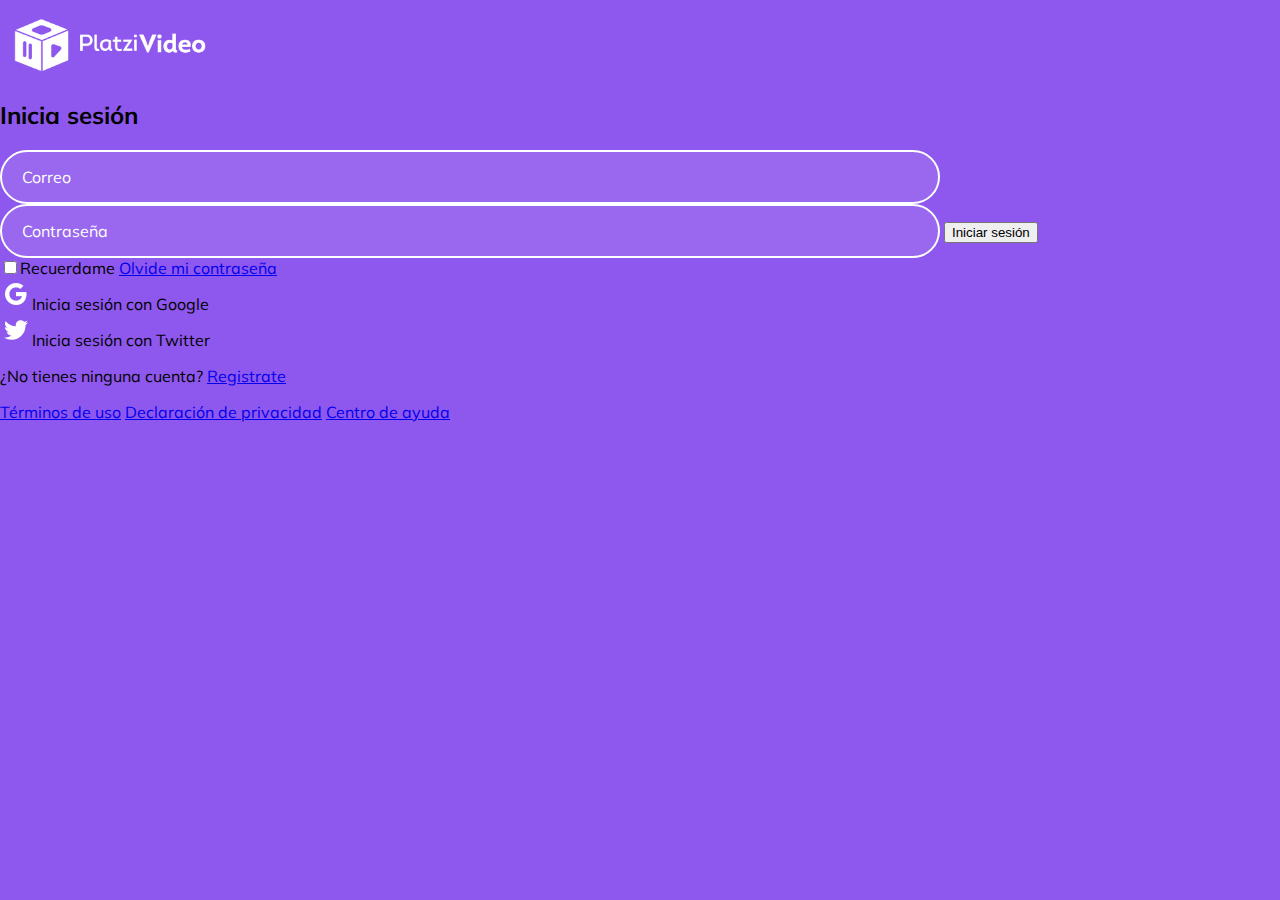
==== login.html @ 3131be1f "Maquetación de la pantalla de login: Estructura HTML" ====
<!DOCTYPE html>
<html lang="en">
  <head>
    <meta charset="UTF-8" />
    <meta name="viewport" content="width=device-width, initial-scale=1.0" />
    <meta http-equiv="X-UA-Compatible" content="ie=edge" />
    <link
      href="https://fonts.googleapis.com/css?family=Muli&display=swap"
      rel="stylesheet"
    />
    <link rel="stylesheet" href="css/main.css" />
    <title>Platzi-Video</title>
  </head>
  <body>
    <header class="header">
      <img
        class="header__logo"
        src="assets/img/platzi logo.png"
        alt="Logo Platzi Video"
      />
    </header>
    <section class="login">
      <section class="login__container">
        <h2>Inicia sesión</h2>
        <form action="" class="login__container--form">
          <input type="text" class="input" placeholder="Correo" />
          <input type="password" class="input" placeholder="Contraseña" />
          <button class="button">Iniciar sesión</button>
          <div class="login__container--remember-me">
            <label>
              <input
                type="checkbox"
                name=""
                id="cbox1"
                value="checkbox"
              />Recuerdame
            </label>
            <a href="#">Olvide mi contraseña</a>
          </div>
        </form>
        <section class="login__container--social-media">
          <div>
            <img src="assets/img/google-icon.png" alt="Logo google" />Inicia
            sesión con Google
          </div>
          <div>
            <img src="assets/img/twitter-icon.png" alt="Logo google" />Inicia
            sesión con Twitter
          </div>
        </section>
        <p class="login__container--register">
          ¿No tienes ninguna cuenta?
          <a href="#">Registrate</a>
        </p>
      </section>
    </section>
    <footer class="footer">
      <a href="#">Términos de uso</a>
      <a href="#">Declaración de privacidad</a>
      <a href="#">Centro de ayuda</a>
    </footer>
  </body>
</html>
---- css/main.css ----
/* 
=========================
========Variables========
========================= 
*/

:root {
  --fuente-muli: 'Muli', sans-serif;
  --color-fondo: #8e57ed;
  --color-fondo-claro: #ab88ff;
}

/* 
=========================
==========Global=========
========================= 
*/

body {
  margin: 0;
  background-color: var(--color-fondo);
  font-family: var(--fuente-muli);
}

/* 
=========================
==========Clases=========
========================= 
*/

.header {
  background-color: var(--color-fondo);
  width: 100%;
  height: 80px;
  display: flex;
  justify-content: space-between;
  align-items: center;
}

.main {
  height: 300px;
}

.input {
  width: 70%;
  height: 50px;
  padding: 0px 20px;
  background-color: rgba(255, 255, 255, 0.1);
  border: 2px solid white;
  border-radius: 40px;
  color: white;
  font-family: var(--fuente-muli);
  font-size: 16px;
  outline: none;
  text-align: left;
}

::placeholder {
  color: white;
}

.main__title {
  color: white;
  font-size: 25px;
  text-align: center;
}

.container__input {
  display: flex;
  justify-content: center;
}

.carousel {
  width: 100%;
  overflow: scroll;
  padding: 30px;
  position: relative;
}
/* 
=========================
======Modificadores======
========================= 
*/

/* Header logo */

.header__logo {
  width: 200px;
  margin-top: 10px;
  margin-left: 10px;
}

/* Header menu */

.header__menu {
  margin-right: 30px;
}

.header__menu ul {
  display: none;
  list-style: none;
  padding: 0;
  position: absolute;
  width: 100px;
  text-align: right;
  margin: 0px 0px 0px -14px;
}

.header__menu li {
  margin: 10px 0;
}

.header__menu li a {
  color: white;
  text-decoration: none;
}

.header__menu li a:hover {
  text-decoration: underline;
}

.header__menu:hover ul,
ul:hover {
  display: block;
}

.header__menu--profile {
  margin-right: 8px;
  display: flex;
  align-items: center;
}

.header__menu--profile img {
  width: 40px;
  margin-right: 8px;
}

.header__menu--profile p {
  margin: 0px;
  color: white;
}

/* Carousel */

.carousel__container {
  white-space: nowrap;
  margin: 70px 0px;
  padding-bottom: 10px;
}

.carousel__item {
  width: 200px;
  height: 250px;
  border-radius: 20px;
  background-color: yellow;
  overflow: hidden;
  margin-right: 10px;
  display: inline-block;
  cursor: pointer;
  transition: 450ms all;
  transform-origin: center left;
  position: relative;
}

.carousel__item:hover ~ .carousel__item {
  transform: translate3d(100px, 0, 0);
}

.carousel__container:hover .carousel__item {
  opacity: 0.3;
}

.carousel__container:hover .carousel__item:hover {
  transform: scale(1.5);
  opacity: 1;
}

.carousel-item__img {
  width: 200px;
  height: 250px;
  object-fit: cover;
}

.carousel__item__details {
  background: linear-gradient(
    to top,
    rgba(0, 0, 0, 0.9) 0%,
    rgba(0, 0, 0, 0) 100%
  );
  font-size: 10px;
  opacity: 1;
  transition: 450ms opacity;
  padding: 10px;
  position: absolute;
  top: 0;
  left: 0;
  right: 0;
  bottom: 0;
}
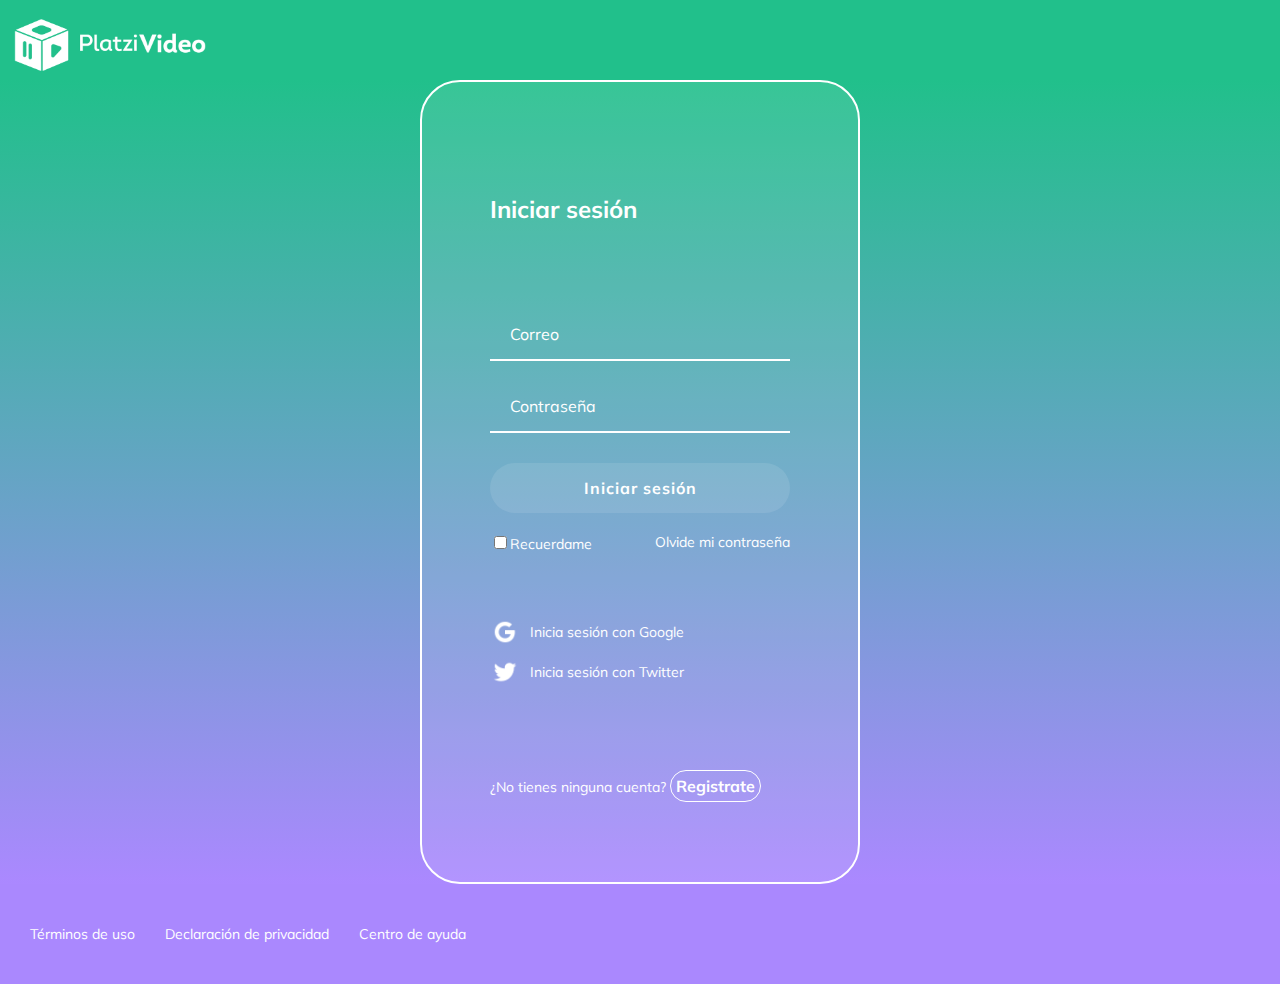
==== commit 3a1543a4: "Estilización de inputs y footer en la pantalla de login" ====
--- a/login.html
+++ b/login.html
@@ -12,7 +12,7 @@
     <title>Platzi-Video</title>
   </head>
   <body>
-    <header class="header">
+    <header class="header--login">
       <img
         class="header__logo"
         src="assets/img/platzi logo.png"
@@ -21,7 +21,7 @@
     </header>
     <section class="login">
       <section class="login__container">
-        <h2>Inicia sesión</h2>
+        <h2>Iniciar sesión</h2>
         <form action="" class="login__container--form">
           <input type="text" class="input" placeholder="Correo" />
           <input type="password" class="input" placeholder="Contraseña" />
--- a/css/main.css
+++ b/css/main.css
@@ -18,7 +18,7 @@
 
 body {
   margin: 0;
-  background-color: var(--color-fondo);
+  /* background-color: var(--color-fondo); */
   font-family: var(--fuente-muli);
 }
 
@@ -36,12 +36,20 @@
   justify-content: space-between;
   align-items: center;
 }
+.header--login {
+  background-color: #21c08b;
+  width: 100%;
+  height: 80px;
+  display: flex;
+  justify-content: space-between;
+  align-items: center;
+}
 
 .main {
   height: 300px;
 }
 
-.input {
+.input--search {
   width: 70%;
   height: 50px;
   padding: 0px 20px;
@@ -197,3 +205,135 @@
   right: 0;
   bottom: 0;
 }
+
+/* Login */
+.login {
+  background: linear-gradient(#21c08b, #ab88ff);
+  display: flex;
+  align-items: center;
+  justify-content: center;
+  flex-direction: column;
+  padding: 0px 30px;
+  min-height: calc(100vh - 200px);
+}
+
+.login__container {
+  background-color: rgba(255, 255, 255, 0.1);
+  border: 2px solid white;
+  border-radius: 40px;
+  color: white;
+  padding: 60px 68px 40px;
+  min-height: 700px;
+  width: 300px;
+  display: flex;
+  justify-content: space-around;
+  flex-direction: column;
+}
+
+.login__container--form {
+  display: flex;
+  flex-direction: column;
+}
+
+.login__container--form label {
+  font-size: 14px;
+}
+
+.login__container--remember-me {
+  color: white;
+  display: flex;
+  justify-content: space-between;
+  margin-top: 10px;
+}
+
+.login__container--remember-me a {
+  color: white;
+  font-size: 14px;
+  text-decoration: none;
+}
+
+.login__container--remember-me a:hover {
+  text-decoration: underline;
+}
+
+.login__container--social-media > div {
+  display: flex;
+  align-items: center;
+  font-size: 14px;
+  margin-bottom: 10px;
+}
+
+.login__container--social-media > div > img {
+  width: 30px;
+  margin-right: 10px;
+}
+
+.login__container--register {
+  font-size: 14px;
+}
+
+.login__container--register a {
+  font-size: 16px;
+  color: white;
+  font-weight: bold;
+  text-decoration: none;
+  border: 1px solid white;
+  border-radius: 40px;
+  padding: 5px;
+}
+
+.input {
+  background-color: transparent;
+  border-left: 0px;
+  border-top: 0px;
+  border-right: 0px;
+  border-bottom: 2px solid white;
+  font-family: var(--fuente-muli);
+  font-size: 16px;
+  margin-bottom: 20px;
+  padding: 0px 20px;
+  outline: none;
+  height: 50px;
+}
+::placeholder {
+  color: white;
+}
+
+.button {
+  background-color: rgba(255, 255, 255, 0.1);
+  border: none;
+  border-radius: 25px;
+  color: white;
+  cursor: pointer;
+  font-size: 16px;
+  font-weight: bold;
+  font-family: var(--fuente-muli);
+  height: 50px;
+  letter-spacing: 1px;
+  margin: 10px 0;
+  outline: none;
+}
+
+.button:hover {
+  outline: none;
+}
+
+.footer {
+  display: flex;
+  align-items: center;
+  height: 100px;
+  width: 100%;
+  background: #aa88fe;
+}
+
+.footer a {
+  color: white;
+  cursor: pointer;
+  font-size: 14px;
+  padding-left: 30px;
+  text-decoration: none;
+}
+
+.footer a:hover {
+  text-decoration: underline;
+}
